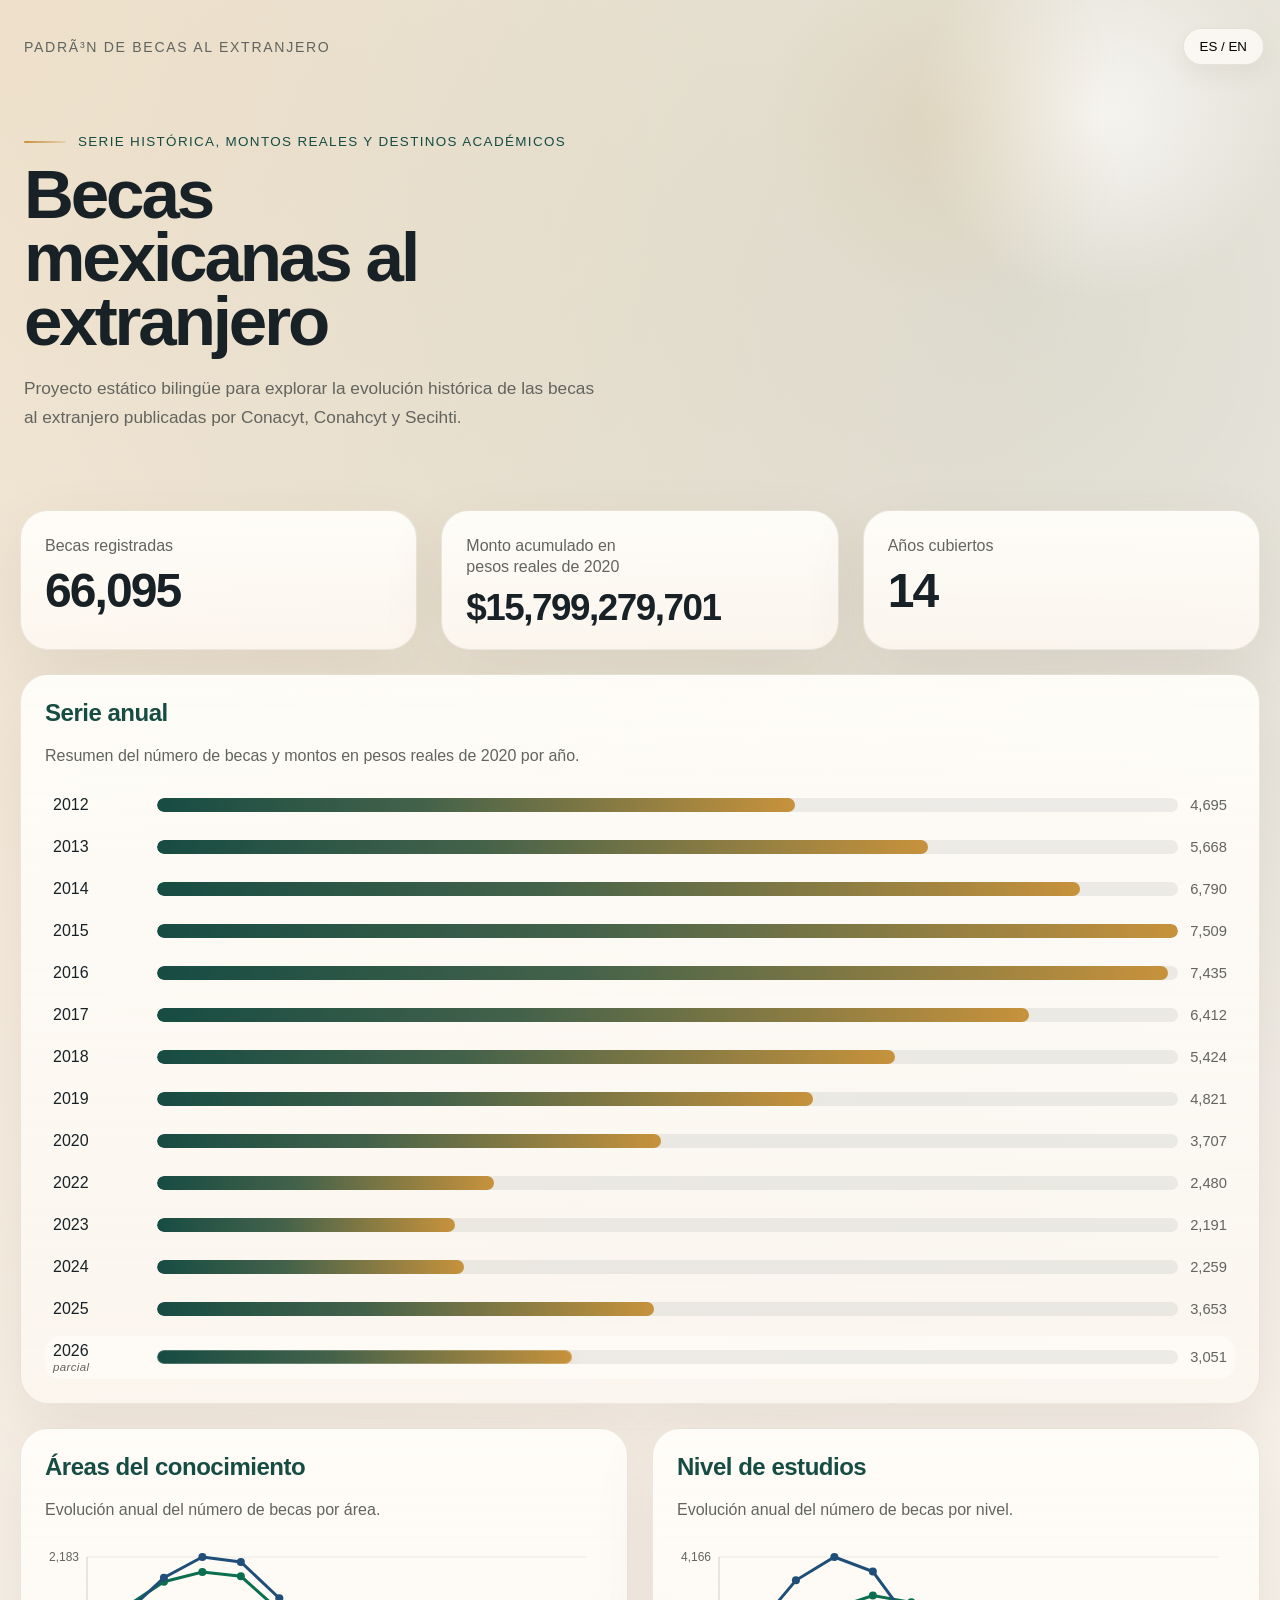
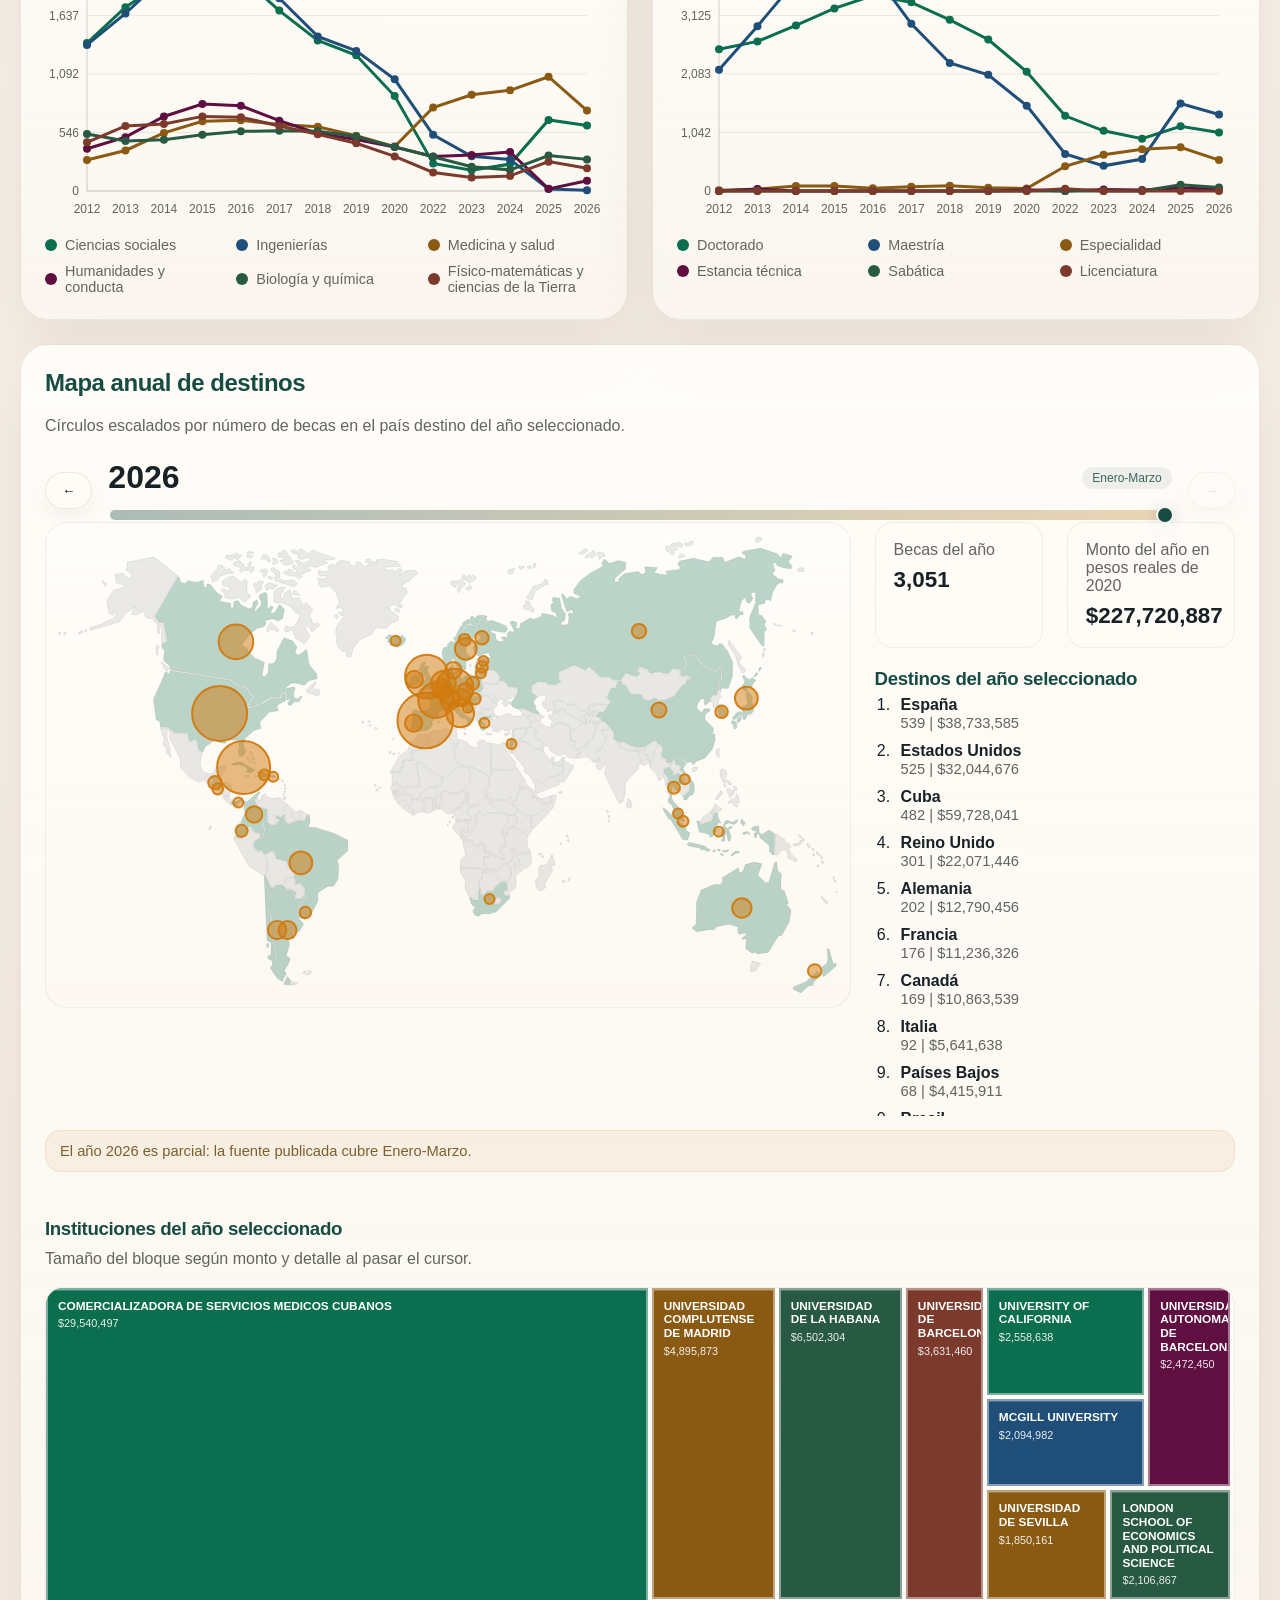
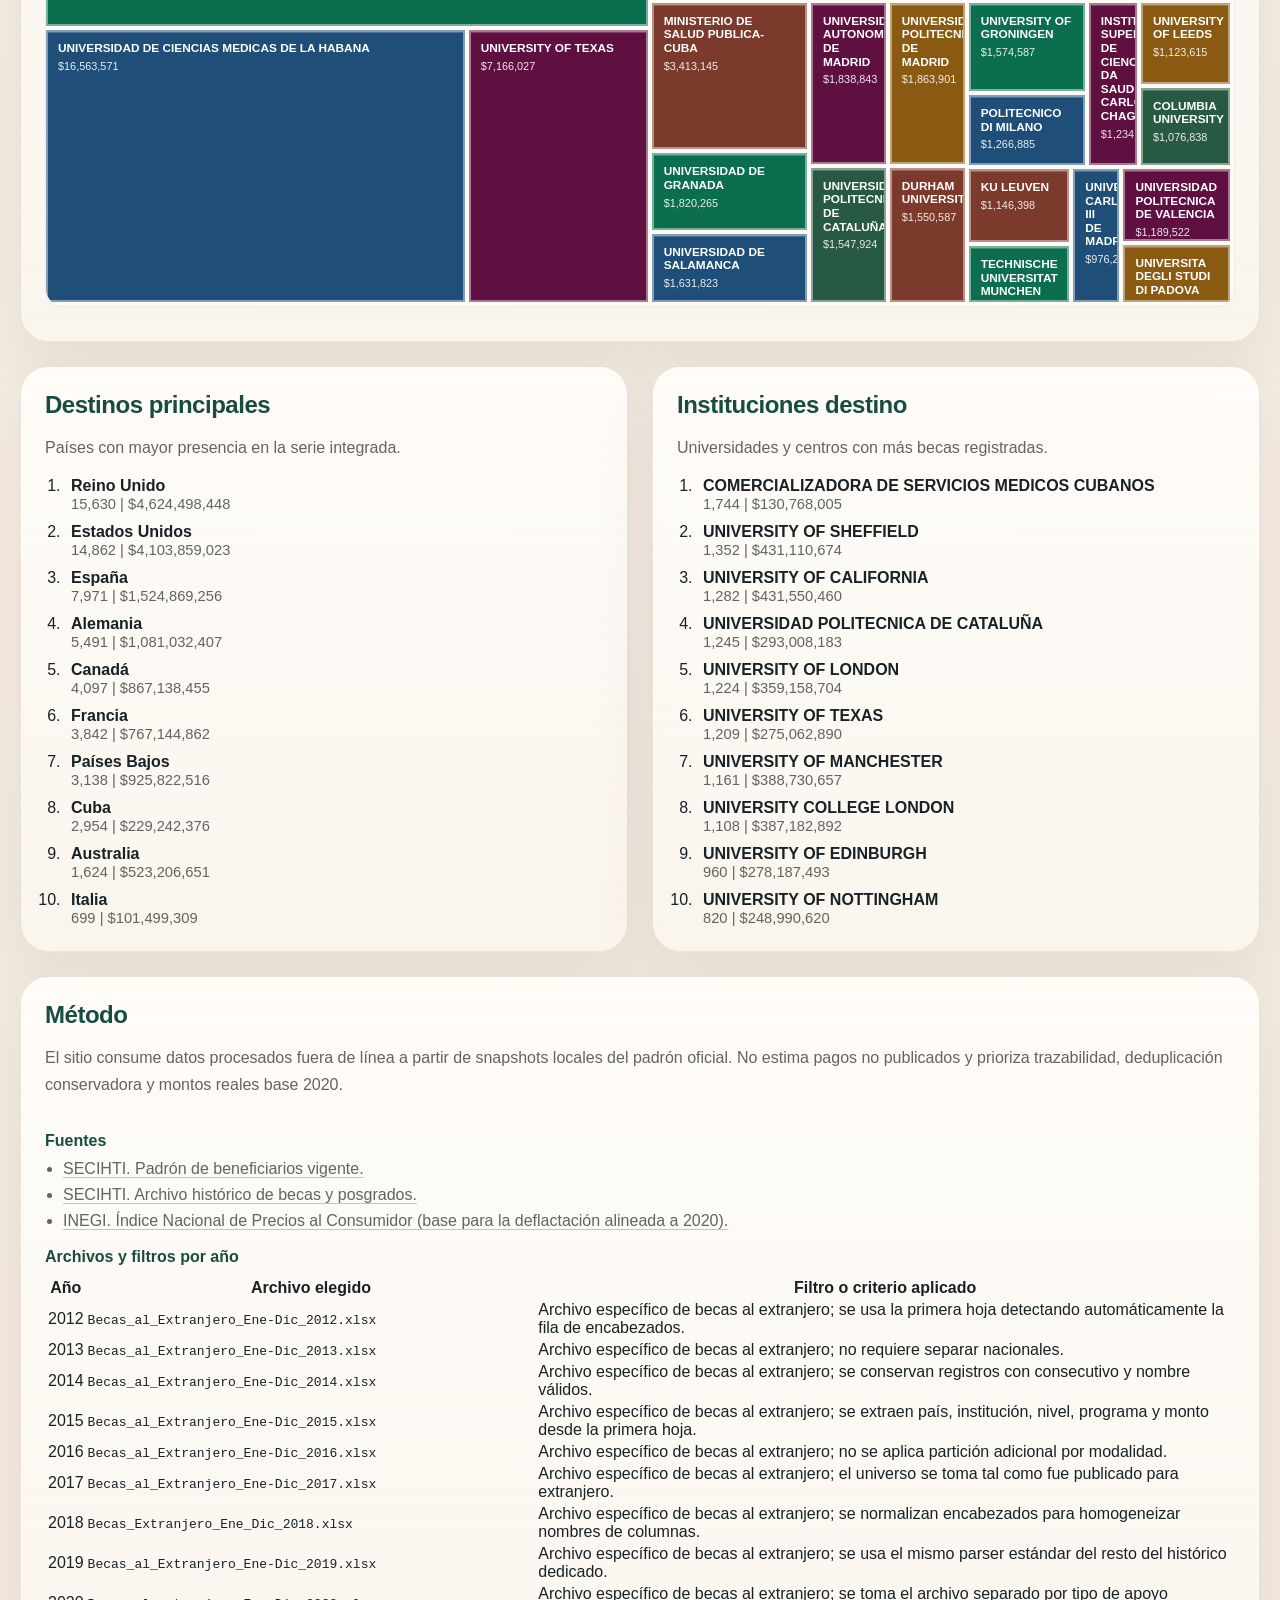
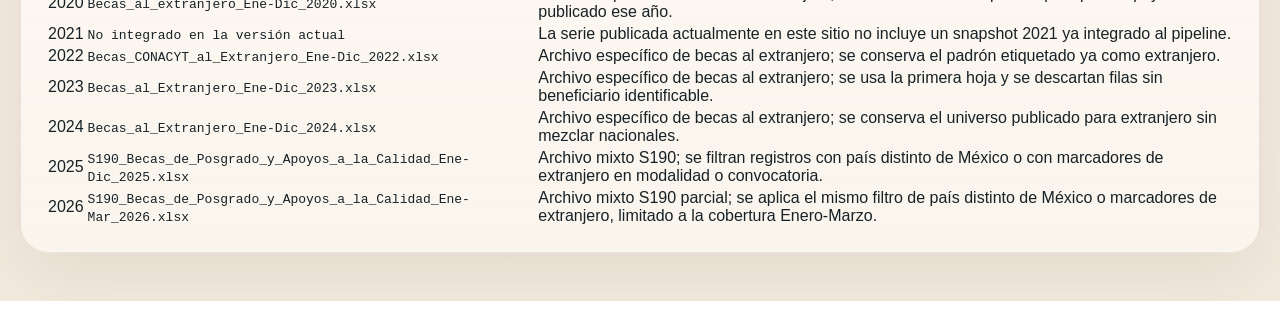
==== site/index_old.html @ f1055f4a "Promote new site theme and refine map layout" ====
<!DOCTYPE html>
<html lang="es">
  <head>
    <meta charset="utf-8" />
    <meta name="viewport" content="width=device-width, initial-scale=1" />
    <title>PadrÃ³n de Becas al Extranjero</title>
    <link rel="stylesheet" href="assets/css/styles.css" />
  </head>
  <body>
    <header class="hero">
      <nav class="topbar">
        <div class="brand">PadrÃ³n de Becas al Extranjero</div>
        <button id="lang-toggle" class="lang-toggle" type="button">ES / EN</button>
      </nav>
      <div class="hero-copy">
        <p class="eyebrow" data-i18n="eyebrow">Serie histÃ³rica, montos reales y destinos acadÃ©micos</p>
        <h1 data-i18n="title">Becas mexicanas al extranjero</h1>
        <p class="lede" data-i18n="lede">
          Proyecto estÃ¡tico bilingÃ¼e para explorar la evoluciÃ³n histÃ³rica de las becas al extranjero
          publicadas por Conacyt, Conahcyt y Secihti.
        </p>
      </div>
    </header>

    <main class="layout">
      <section class="kpi-grid">
        <article class="kpi-card">
          <span class="kpi-label" data-i18n="kpi_count">Becas registradas</span>
          <strong id="kpi-count" class="kpi-value">0</strong>
        </article>
        <article class="kpi-card">
          <span class="kpi-label" data-i18n="kpi_amount">Monto real acumulado (base 2020)</span>
          <strong id="kpi-amount" class="kpi-value kpi-value-amount">$0</strong>
        </article>
        <article class="kpi-card">
          <span class="kpi-label" data-i18n="kpi_years">AÃ±os cubiertos</span>
          <strong id="kpi-years" class="kpi-value">0</strong>
        </article>
      </section>

      <section class="panel">
        <div class="panel-header">
          <h2 data-i18n="yearly_title">Serie anual</h2>
          <p data-i18n="yearly_subtitle">Resumen del nÃºmero de becas y montos reales por aÃ±o.</p>
        </div>
        <div id="yearly-chart" class="bars"></div>
      </section>

      <section class="two-column">
        <article class="panel">
          <div class="panel-header">
            <h2 data-i18n="knowledge_area_title">Ãreas del conocimiento</h2>
            <p data-i18n="knowledge_area_subtitle">EvoluciÃ³n anual del nÃºmero de becas por Ã¡rea.</p>
          </div>
          <div id="knowledge-area-line-chart" class="line-chart"></div>
          <div id="knowledge-area-legend" class="line-legend"></div>
        </article>

        <article class="panel">
          <div class="panel-header">
            <h2 data-i18n="degree_title">Nivel de estudios</h2>
            <p data-i18n="degree_subtitle">EvoluciÃ³n anual del nÃºmero de becas por nivel.</p>
          </div>
          <div id="degree-line-chart" class="line-chart"></div>
          <div id="degree-legend" class="line-legend"></div>
        </article>
      </section>

      <section class="panel map-panel">
        <div class="panel-header">
          <h2 data-i18n="map_title">Mapa anual de destinos</h2>
          <p data-i18n="map_subtitle">
            CÃ­rculos escalados por nÃºmero de becas en el paÃ­s destino del aÃ±o seleccionado.
          </p>
        </div>

        <div class="year-controls">
          <button id="year-prev" class="year-step" type="button" aria-label="Previous year">&#8592;</button>
          <div class="year-slider-wrap">
            <div class="year-slider-header">
              <strong id="selected-year-label" class="selected-year-label">-</strong>
              <span id="selected-year-coverage" class="coverage-pill">-</span>
            </div>
            <input id="year-slider" class="year-slider" type="range" min="0" max="0" value="0" step="1" />
          </div>
          <button id="year-next" class="year-step" type="button" aria-label="Next year">&#8594;</button>
        </div>

        <div class="map-layout">
          <div class="map-stage">
            <div id="world-map-root" class="world-map-root"></div>
          </div>

          <aside class="year-sidecar">
            <div class="year-kpis">
              <article class="year-kpi">
                <span data-i18n="selected_year_count">Becas del aÃ±o</span>
                <strong id="selected-year-count">0</strong>
              </article>
              <article class="year-kpi">
                <span data-i18n="selected_year_amount">Monto real del aÃ±o</span>
                <strong id="selected-year-amount">$0</strong>
              </article>
            </div>

            <div class="panel-header compact">
              <h3 data-i18n="selected_year_top">Destinos del aÃ±o seleccionado</h3>
            </div>
            <ol id="selected-year-country-list" class="ranking compact-ranking"></ol>

          </aside>
        </div>

        <div class="partial-note-slot">
          <div id="partial-note" class="partial-note" hidden></div>
        </div>

        <div class="treemap-section">
          <div class="panel-header treemap-header">
            <h3 data-i18n="selected_year_institutions">Instituciones del aÃ±o seleccionado</h3>
            <p data-i18n="selected_year_institutions_subtitle">
              TamaÃ±o del bloque segÃºn monto y detalle al pasar el cursor.
            </p>
          </div>
          <div id="selected-year-institution-note" class="viz-note" hidden></div>
          <div id="selected-year-institution-treemap" class="treemap"></div>
        </div>
      </section>

      <section class="two-column">
        <article class="panel">
          <div class="panel-header">
            <h2 data-i18n="countries_title">Destinos principales</h2>
            <p data-i18n="countries_subtitle">PaÃ­ses con mayor presencia en la serie integrada.</p>
          </div>
          <ol id="country-list" class="ranking"></ol>
        </article>

        <article class="panel">
          <div class="panel-header">
            <h2 data-i18n="institutions_title">Instituciones destino</h2>
            <p data-i18n="institutions_subtitle">Universidades y centros con mÃ¡s becas registradas.</p>
          </div>
          <ol id="institution-list" class="ranking"></ol>
        </article>
      </section>

      <section class="panel note-panel">
        <div class="panel-header">
          <h2 data-i18n="method_title">MÃ©todo</h2>
          <p data-i18n="method_body">
            El sitio consume datos procesados fuera de lÃ­nea. No estima pagos no publicados y prioriza
            trazabilidad, deduplicaciÃ³n conservadora y montos reales base 2020.
          </p>
        </div>
        <div class="source-block">
          <h3 data-i18n="method_sources_title">Fuentes</h3>
          <ul class="source-list">
            <li>
              <a
                href="https://www.secihti.mx/padron-de-beneficiarios/"
                target="_blank"
                rel="noreferrer"
                data-i18n="method_source_current"
              >SECIHTI. PadrÃ³n de beneficiarios vigente.</a>
            </li>
            <li>
              <a
                href="https://secihti.mx/becas_posgrados/padron-de-beneficiarios/"
                target="_blank"
                rel="noreferrer"
                data-i18n="method_source_historical"
              >SECIHTI. Archivo histÃ³rico de becas y posgrados.</a>
            </li>
            <li>
              <a
                href="https://www.inegi.org.mx/temas/inpc/"
                target="_blank"
                rel="noreferrer"
                data-i18n="method_source_inflation"
              >INEGI. Ãndice Nacional de Precios al Consumidor (base para la deflactaciÃ³n alineada a 2020).</a>
            </li>
          </ul>
        </div>
        <div class="source-block method-selection-block">
          <h3 data-i18n="method_selection_title">Archivos y filtros por año</h3>
          <div class="method-selection-table-wrap">
            <table class="method-selection-table">
              <thead>
                <tr>
                  <th data-i18n="method_selection_year">Año</th>
                  <th data-i18n="method_selection_file">Archivo elegido</th>
                  <th data-i18n="method_selection_rule">Filtro o criterio aplicado</th>
                </tr>
              </thead>
              <tbody id="method-selection-body"></tbody>
            </table>
          </div>
        </div>
      </section>
    </main>

    <script src="assets/data/summary.js"></script>
    <script src="assets/data/world-map.js"></script>
    <script src="assets/js/app.js"></script>
  </body>
</html>
---- site/assets/css/styles.css ----
:root {
  --bg: #f6efe6;
  --surface: rgba(255, 251, 246, 0.88);
  --surface-strong: rgba(255, 253, 249, 0.97);
  --ink: #172126;
  --muted: #62645f;
  --accent: #174c43;
  --accent-2: #c7923c;
  --accent-3: #6f846f;
  --accent-soft: rgba(23, 76, 67, 0.08);
  --border: rgba(91, 72, 46, 0.12);
  --shadow: 0 24px 64px rgba(91, 72, 46, 0.09);
  --radius: 28px;
  --bar-gradient: linear-gradient(90deg, #174c43 0%, #44624a 42%, #c7923c 100%);
}

* {
  box-sizing: border-box;
}

body {
  margin: 0;
  font-family: "Aptos", "Segoe UI", "Inter", "Helvetica Neue", Arial, sans-serif;
  color: var(--ink);
  background:
    radial-gradient(circle at top left, rgba(199, 146, 60, 0.2), transparent 32%),
    radial-gradient(circle at 80% 6%, rgba(23, 76, 67, 0.12), transparent 24%),
    linear-gradient(180deg, #fbf6f0 0%, #f5ede4 52%, #f3eadf 100%);
}

.hero {
  position: relative;
  overflow: hidden;
  padding: 28px 24px 60px;
}

.hero::before {
  content: "";
  position: absolute;
  pointer-events: none;
}

.hero::before {
  inset: 0;
  background:
    radial-gradient(circle at 74% 24%, rgba(199, 146, 60, 0.12), transparent 18%),
    radial-gradient(circle at 86% 22%, rgba(255, 255, 255, 0.7), transparent 16%);
}

.topbar,
.hero-copy,
.layout {
  width: min(1360px, calc(100vw - 40px));
  margin: 0 auto;
}

.topbar {
  display: flex;
  justify-content: space-between;
  align-items: center;
  position: relative;
  z-index: 1;
  margin-bottom: 56px;
}

.brand {
  font-size: 0.88rem;
  text-transform: uppercase;
  letter-spacing: 0.12em;
  color: var(--muted);
}

.lang-toggle,
.year-step,
.bar-row {
  cursor: pointer;
}

.lang-toggle,
.year-step {
  border: 1px solid var(--border);
  background: rgba(255, 253, 249, 0.74);
  border-radius: 999px;
  padding: 10px 16px;
  box-shadow: 0 10px 22px rgba(91, 72, 46, 0.06);
}

.lang-toggle:hover,
.year-step:hover {
  background: var(--surface-strong);
}

.lang-toggle:disabled,
.year-step:disabled {
  cursor: default;
  opacity: 0.45;
}

.eyebrow {
  position: relative;
  display: inline-flex;
  align-items: center;
  gap: 12px;
  text-transform: uppercase;
  letter-spacing: 0.1em;
  color: var(--accent);
  font-size: 0.84rem;
}

.eyebrow::before {
  content: "";
  width: 42px;
  height: 2px;
  border-radius: 999px;
  background: linear-gradient(90deg, var(--accent-2), rgba(199, 146, 60, 0.2));
}

h1 {
  position: relative;
  z-index: 1;
  font-size: clamp(2.6rem, 5.4vw, 5.6rem);
  line-height: 0.92;
  max-width: 12ch;
  margin: 0 0 20px;
  letter-spacing: -0.045em;
  font-weight: 700;
}

.lede {
  position: relative;
  z-index: 1;
  max-width: 60ch;
  color: var(--muted);
  font-size: 1.08rem;
  line-height: 1.7;
}

.hero-copy {
  position: relative;
  z-index: 1;
}

.layout {
  display: grid;
  gap: 24px;
  padding: 0 0 48px;
}

.kpi-grid,
.two-column,
.map-layout,
.year-kpis {
  display: grid;
  gap: 24px;
}

.kpi-grid {
  grid-template-columns: repeat(3, minmax(0, 1fr));
}

.two-column {
  grid-template-columns: repeat(2, minmax(0, 1fr));
}

.map-layout {
  grid-template-columns: minmax(0, 1.9fr) minmax(320px, 0.85fr);
  align-items: start;
}

.treemap-section {
  margin-top: 32px;
  padding-bottom: 10px;
}

.treemap-header {
  margin-bottom: 14px;
}

.treemap-header p {
  max-width: 56ch;
  margin: 0;
}

.year-kpis {
  grid-template-columns: repeat(2, minmax(0, 1fr));
}

.panel,
.kpi-card {
  background: var(--surface);
  border: 1px solid var(--border);
  border-radius: var(--radius);
  box-shadow: var(--shadow);
}

.kpi-card {
  padding: 24px;
  background:
    linear-gradient(180deg, rgba(255, 253, 249, 0.96), rgba(253, 248, 241, 0.88));
}

.kpi-label {
  display: block;
  max-width: 20ch;
  color: var(--muted);
  margin-bottom: 12px;
  line-height: 1.35;
}

.kpi-value {
  font-size: clamp(1.9rem, 4vw, 3rem);
  line-height: 0.96;
  letter-spacing: -0.04em;
  font-variant-numeric: tabular-nums;
  font-weight: 700;
}

.kpi-value-amount {
  font-size: clamp(1.4rem, 2.9vw, 2.3rem);
  overflow-wrap: anywhere;
}

.panel {
  padding: 24px;
  background:
    linear-gradient(180deg, rgba(255, 253, 249, 0.95), rgba(251, 247, 240, 0.82));
}

.panel-header h2,
.panel-header h3 {
  margin-top: 0;
  margin-bottom: 6px;
  color: var(--accent);
  letter-spacing: -0.02em;
}

.panel-header.compact {
  margin-top: 20px;
}

.panel-header p,
.note-panel p {
  color: var(--muted);
  line-height: 1.65;
}

.bars {
  display: grid;
  gap: 12px;
  margin-top: 20px;
}

.line-chart {
  min-height: 280px;
  margin-top: 18px;
}

.line-chart-svg {
  width: 100%;
  height: 280px;
}

.line-chart-empty {
  display: grid;
  place-items: center;
  min-height: 280px;
  color: var(--muted);
  text-align: center;
}

.axis-line {
  stroke: rgba(27, 36, 48, 0.2);
  stroke-width: 1;
}

.grid-line {
  stroke: rgba(27, 36, 48, 0.08);
  stroke-width: 1;
}

.axis-label {
  fill: var(--muted);
  font-size: 12px;
  font-family: "Aptos", "Segoe UI", "Inter", "Helvetica Neue", Arial, sans-serif;
}

.line-legend {
  display: grid;
  grid-template-columns: repeat(auto-fit, minmax(170px, 1fr));
  gap: 10px 16px;
  margin-top: 12px;
}

.legend-item {
  display: flex;
  align-items: center;
  gap: 8px;
  color: var(--muted);
  font-size: 0.9rem;
}

.legend-swatch {
  width: 12px;
  height: 12px;
  border-radius: 999px;
  flex: 0 0 auto;
}

.bar-row {
  display: grid;
  grid-template-columns: 92px 1fr auto;
  gap: 12px;
  align-items: center;
  border: 0;
  border-radius: 16px;
  padding: 6px 8px;
  background: transparent;
  color: inherit;
  text-align: left;
  transition:
    background-color 160ms ease,
    transform 160ms ease;
}

.bar-row:hover,
.bar-row.is-active {
  background: rgba(255, 253, 249, 0.72);
}

.bar-track {
  height: 14px;
  border-radius: 999px;
  background: rgba(23, 33, 38, 0.07);
  overflow: hidden;
}

.bar-fill {
  height: 100%;
  border-radius: 999px;
  background: var(--bar-gradient);
}

.bar-row.is-active .bar-fill {
  background: var(--bar-gradient);
  box-shadow:
    inset 0 0 0 1px rgba(255, 255, 255, 0.22),
    0 6px 14px rgba(199, 146, 60, 0.14);
}

.year-label {
  display: inline-flex;
  flex-direction: column;
  gap: 1px;
}

.year-main {
  font-size: 1rem;
}

.year-subtle {
  color: var(--muted);
  font-size: 0.72rem;
  font-style: italic;
  letter-spacing: 0.03em;
}

.inline-pill,
.coverage-pill {
  display: inline-flex;
  align-items: center;
  border-radius: 999px;
  background: rgba(23, 76, 67, 0.07);
  color: rgba(23, 76, 67, 0.84);
  padding: 4px 10px;
  font-size: 0.75rem;
  font-weight: 500;
}

.ranking {
  margin: 0;
  padding-left: 20px;
  display: grid;
  gap: 10px;
}

.ranking li {
  padding-left: 6px;
}

.compact-ranking {
  max-height: 420px;
  overflow: auto;
}

.metric {
  color: var(--muted);
  font-size: 0.92rem;
}

.viz-note {
  margin: 10px 0 14px;
  color: var(--muted);
  font-size: 0.9rem;
}

.map-panel {
  overflow: hidden;
}

.year-controls {
  display: grid;
  grid-template-columns: auto 1fr auto;
  gap: 16px;
  align-items: center;
  margin-top: 20px;
}

.year-slider-wrap {
  display: grid;
  gap: 12px;
}

.year-slider-header {
  display: flex;
  justify-content: space-between;
  gap: 12px;
  align-items: center;
}

.selected-year-label {
  font-size: clamp(1.4rem, 3vw, 2rem);
  font-weight: 700;
}

.year-slider {
  width: 100%;
  appearance: none;
  height: 10px;
  border-radius: 999px;
  background: linear-gradient(90deg, rgba(23, 76, 67, 0.18), rgba(199, 146, 60, 0.18));
  outline: none;
}

.year-slider::-webkit-slider-runnable-track {
  height: 10px;
  border-radius: 999px;
  background: linear-gradient(90deg, rgba(23, 76, 67, 0.22), rgba(199, 146, 60, 0.22));
}

.year-slider::-webkit-slider-thumb {
  appearance: none;
  width: 18px;
  height: 18px;
  margin-top: -4px;
  border-radius: 50%;
  border: 2px solid rgba(255, 253, 249, 0.96);
  background: var(--accent);
  box-shadow: 0 6px 16px rgba(23, 76, 67, 0.22);
}

.year-slider::-moz-range-track {
  height: 10px;
  border-radius: 999px;
  background: linear-gradient(90deg, rgba(23, 76, 67, 0.22), rgba(199, 146, 60, 0.22));
}

.year-slider::-moz-range-thumb {
  width: 18px;
  height: 18px;
  border: 2px solid rgba(255, 253, 249, 0.96);
  border-radius: 50%;
  background: var(--accent);
  box-shadow: 0 6px 16px rgba(23, 76, 67, 0.22);
}

.partial-note-slot {
  min-height: 56px;
  margin-top: 14px;
}

.partial-note {
  margin-top: 0;
  padding: 12px 14px;
  border-radius: 16px;
  background: rgba(199, 146, 60, 0.09);
  color: #7c5f30;
  border: 1px solid rgba(199, 146, 60, 0.16);
  font-size: 0.92rem;
}

.partial-note[hidden] {
  display: block;
  visibility: hidden;
}

.map-stage,
.year-sidecar {
  min-width: 0;
}

.map-stage {
  border-radius: 22px;
  background: linear-gradient(180deg, rgba(255, 253, 249, 0.92), rgba(252, 247, 240, 0.76));
  border: 1px solid rgba(91, 72, 46, 0.08);
  padding: 12px;
}

.world-map-root {
  position: relative;
  min-height: 460px;
}

.map-base,
.bubble-layer {
  position: absolute;
  inset: 0;
  width: 100%;
  height: 100%;
}

.world-map-svg,
.bubble-layer {
  width: 100%;
  height: 100%;
}

.world-map-svg [id] {
  fill: rgba(27, 36, 48, 0.09);
  stroke: rgba(27, 36, 48, 0.14);
  stroke-width: 0.6;
  transition: fill 140ms ease;
}

.world-map-svg .is-active-country {
  fill: rgba(11, 110, 79, 0.28);
}

.bubble-layer {
  pointer-events: none;
}

.map-bubble {
  fill: rgba(209, 123, 15, 0.5);
  stroke: rgba(209, 123, 15, 0.95);
  stroke-width: 2;
}

.year-kpi {
  padding: 18px;
  border-radius: 18px;
  background: rgba(255, 253, 249, 0.72);
  border: 1px solid rgba(91, 72, 46, 0.08);
}

.year-kpi span {
  display: block;
  color: var(--muted);
  margin-bottom: 8px;
}

.year-kpi strong {
  font-size: 1.4rem;
}

.treemap {
  position: relative;
  min-height: 620px;
  border-radius: 18px;
  background: rgba(255, 253, 249, 0.72);
  border: 1px solid rgba(91, 72, 46, 0.08);
  overflow: hidden;
}

.treemap-empty {
  display: grid;
  place-items: center;
  min-height: 320px;
  padding: 20px;
  color: var(--muted);
  text-align: center;
}

.treemap-tile {
  position: absolute;
  padding: 10px;
  border-radius: 0;
  background: rgba(11, 110, 79, 0.88);
  color: white;
  overflow: hidden;
  border: 2px solid rgba(255, 255, 255, 0.45);
  box-shadow: inset 0 1px 0 rgba(255, 255, 255, 0.2);
}

.treemap-tile strong,
.treemap-tile span {
  display: block;
}

.treemap-tile strong {
  font-size: 0.74rem;
  line-height: 1.15;
  margin-bottom: 4px;
}

.treemap-tile span {
  font-size: 0.68rem;
  opacity: 0.9;
}

.treemap-tooltip {
  position: absolute;
  z-index: 5;
  width: 180px;
  padding: 10px 12px;
  border-radius: 12px;
  background: rgba(27, 36, 48, 0.95);
  color: white;
  box-shadow: 0 18px 40px rgba(27, 36, 48, 0.2);
  pointer-events: none;
}

.treemap-tooltip strong,
.treemap-tooltip span {
  display: block;
}

.treemap-tooltip strong {
  margin-bottom: 6px;
  font-size: 0.86rem;
}

.treemap-tooltip span {
  font-size: 0.78rem;
  opacity: 0.92;
}

.note-panel {
  display: grid;
  gap: 18px;
}

.source-block h3 {
  margin: 0 0 10px;
  color: var(--accent);
  font-size: 1rem;
}

.source-list {
  margin: 0;
  padding-left: 18px;
  display: grid;
  gap: 8px;
  color: var(--muted);
}

.source-list a {
  color: inherit;
  text-decoration-color: rgba(199, 146, 60, 0.55);
  text-underline-offset: 0.18em;
}

.source-list a:hover {
  color: var(--accent);
  text-decoration-color: var(--accent-2);
}

@media (max-width: 920px) {
  .kpi-grid,
  .two-column,
  .map-layout {
    grid-template-columns: 1fr;
  }
}

@media (max-width: 720px) {
  .hero {
    padding-top: 18px;
  }

  .bar-row {
    grid-template-columns: 72px 1fr;
    padding-inline: 0;
  }

  .bar-value {
    grid-column: 2;
  }

  .year-controls {
    grid-template-columns: 1fr;
  }

  .year-kpis {
    grid-template-columns: 1fr;
  }

  .world-map-root {
    min-height: 320px;
  }

  .treemap {
    min-height: 460px;
  }
}
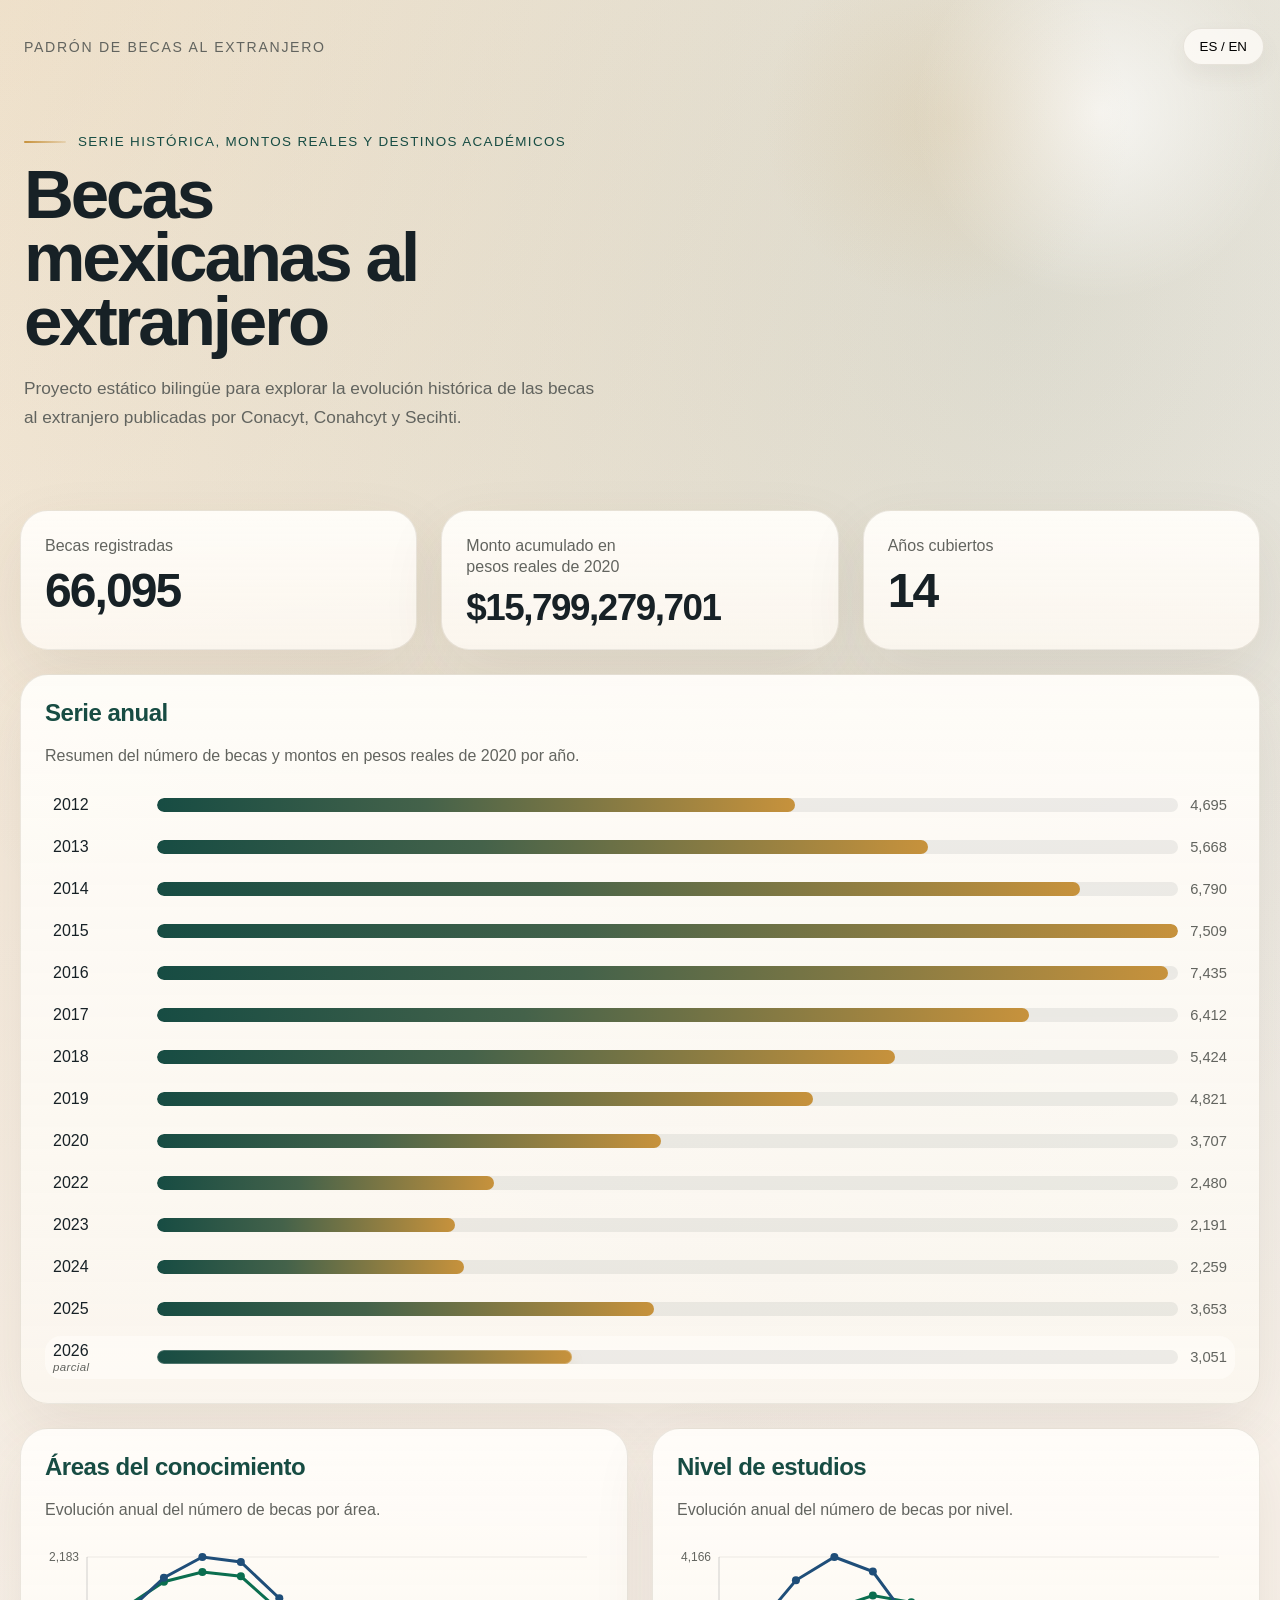
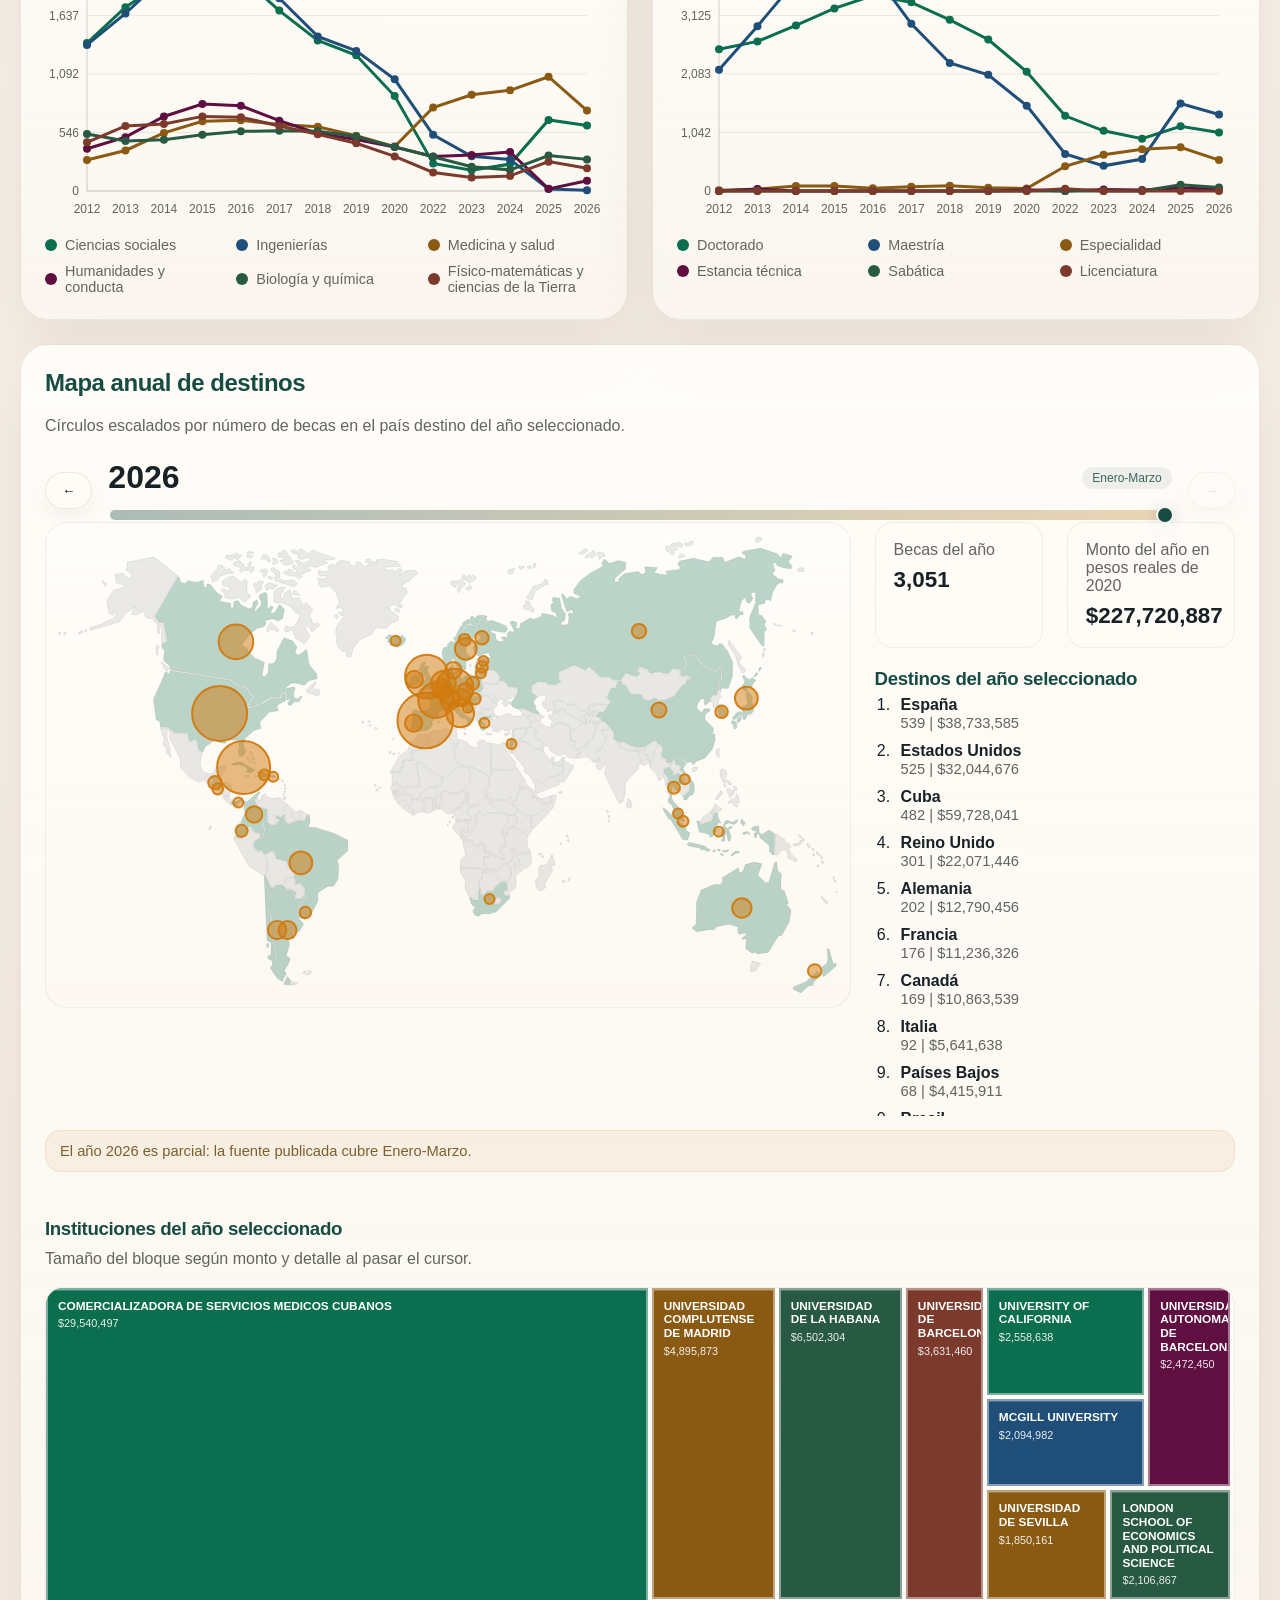
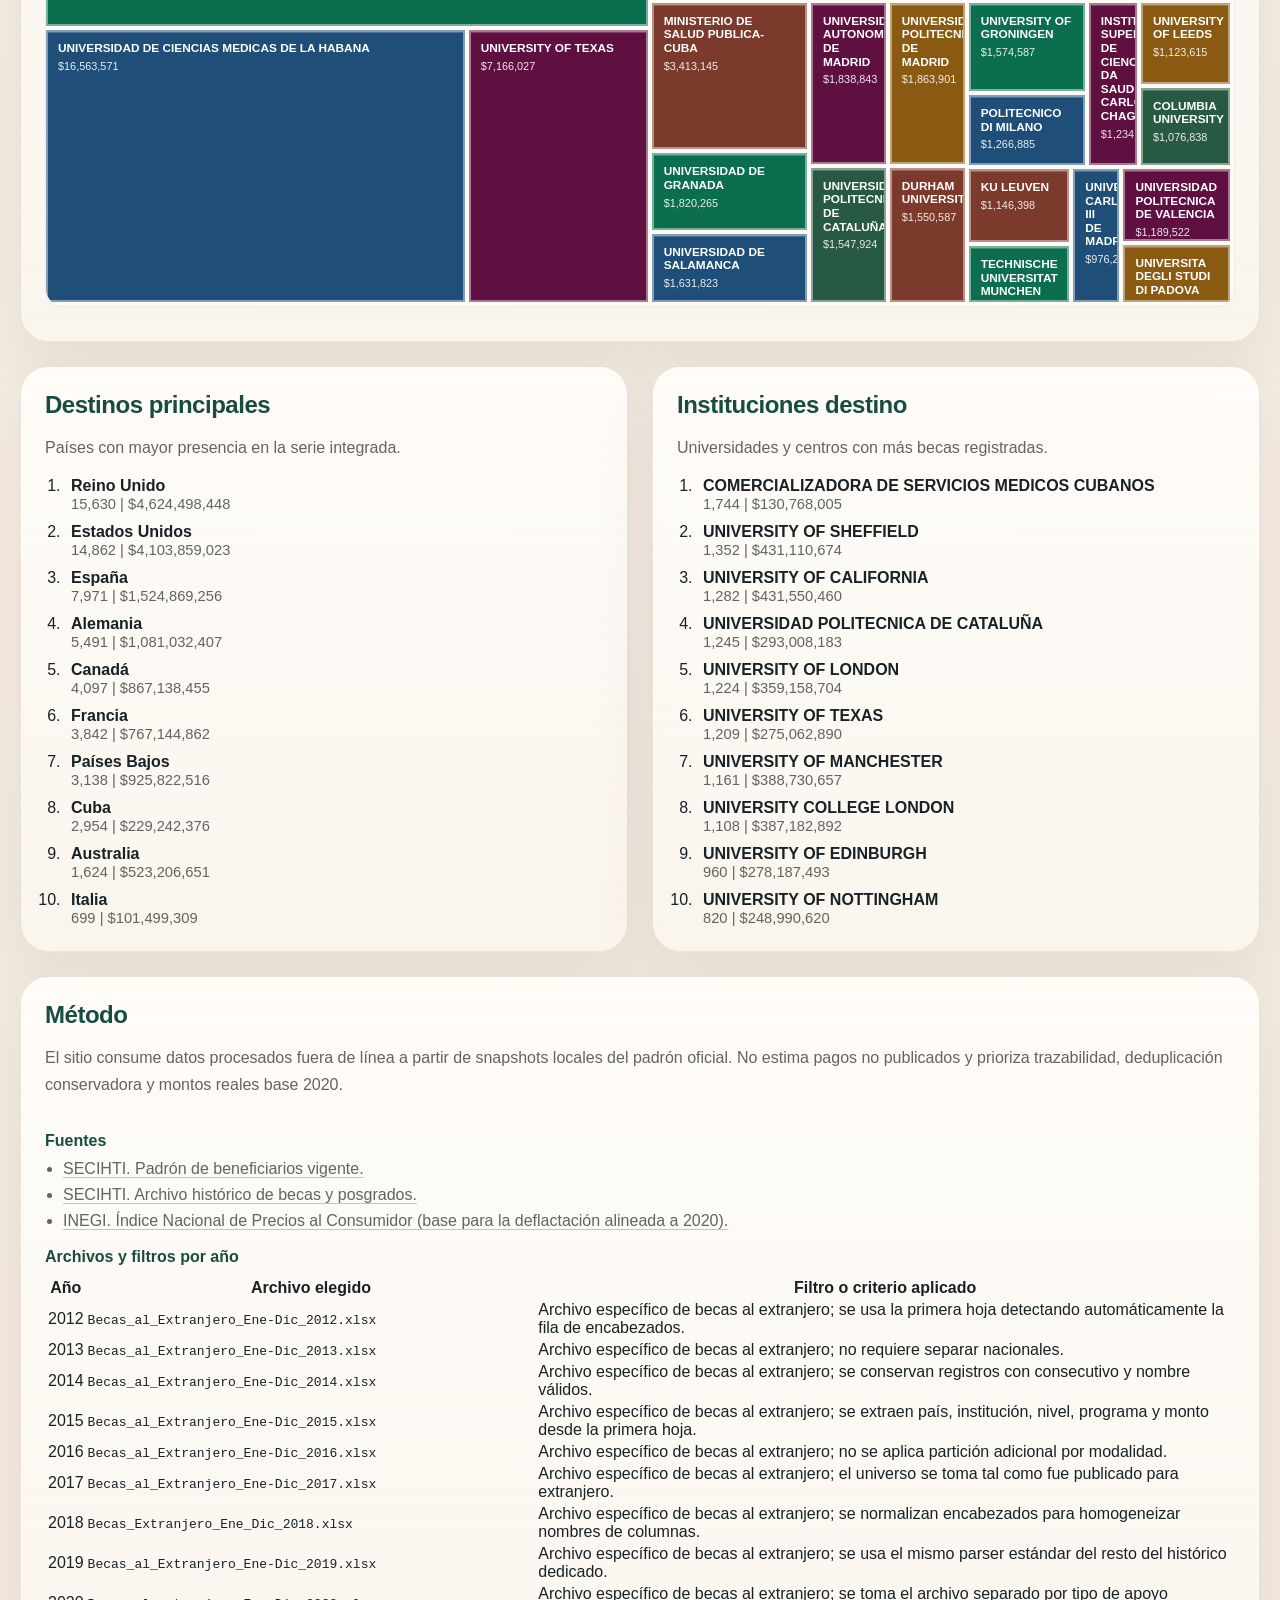
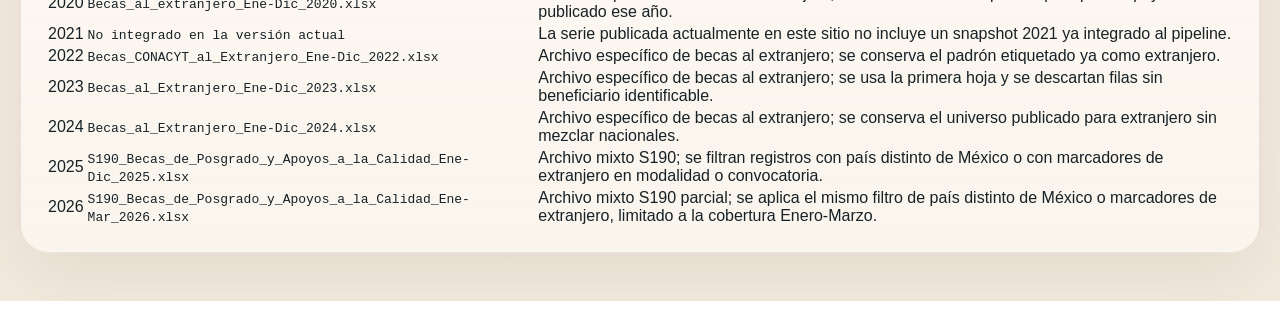
==== commit d0d2ffcf: "Fix mojibake in site HTML text" ====
--- a/site/index_old.html
+++ b/site/index_old.html
@@ -3,20 +3,20 @@
   <head>
     <meta charset="utf-8" />
     <meta name="viewport" content="width=device-width, initial-scale=1" />
-    <title>PadrÃ³n de Becas al Extranjero</title>
+    <title>Padr&oacute;n de Becas al Extranjero</title>
     <link rel="stylesheet" href="assets/css/styles.css" />
   </head>
   <body>
     <header class="hero">
       <nav class="topbar">
-        <div class="brand">PadrÃ³n de Becas al Extranjero</div>
+        <div class="brand">Padr&oacute;n de Becas al Extranjero</div>
         <button id="lang-toggle" class="lang-toggle" type="button">ES / EN</button>
       </nav>
       <div class="hero-copy">
-        <p class="eyebrow" data-i18n="eyebrow">Serie histÃ³rica, montos reales y destinos acadÃ©micos</p>
+        <p class="eyebrow" data-i18n="eyebrow">Serie hist&oacute;rica, montos reales y destinos acad&eacute;micos</p>
         <h1 data-i18n="title">Becas mexicanas al extranjero</h1>
         <p class="lede" data-i18n="lede">
-          Proyecto estÃ¡tico bilingÃ¼e para explorar la evoluciÃ³n histÃ³rica de las becas al extranjero
+          Proyecto est&aacute;tico biling&uuml;e para explorar la evoluci&oacute;n hist&oacute;rica de las becas al extranjero
           publicadas por Conacyt, Conahcyt y Secihti.
         </p>
       </div>
@@ -33,7 +33,7 @@
           <strong id="kpi-amount" class="kpi-value kpi-value-amount">$0</strong>
         </article>
         <article class="kpi-card">
-          <span class="kpi-label" data-i18n="kpi_years">AÃ±os cubiertos</span>
+          <span class="kpi-label" data-i18n="kpi_years">A&ntilde;os cubiertos</span>
           <strong id="kpi-years" class="kpi-value">0</strong>
         </article>
       </section>
@@ -41,7 +41,7 @@
       <section class="panel">
         <div class="panel-header">
           <h2 data-i18n="yearly_title">Serie anual</h2>
-          <p data-i18n="yearly_subtitle">Resumen del nÃºmero de becas y montos reales por aÃ±o.</p>
+          <p data-i18n="yearly_subtitle">Resumen del n&uacute;mero de becas y montos reales por a&ntilde;o.</p>
         </div>
         <div id="yearly-chart" class="bars"></div>
       </section>
@@ -49,8 +49,8 @@
       <section class="two-column">
         <article class="panel">
           <div class="panel-header">
-            <h2 data-i18n="knowledge_area_title">Ãreas del conocimiento</h2>
-            <p data-i18n="knowledge_area_subtitle">EvoluciÃ³n anual del nÃºmero de becas por Ã¡rea.</p>
+            <h2 data-i18n="knowledge_area_title">&Aacute;reas del conocimiento</h2>
+            <p data-i18n="knowledge_area_subtitle">Evoluci&oacute;n anual del n&uacute;mero de becas por &aacute;rea.</p>
           </div>
           <div id="knowledge-area-line-chart" class="line-chart"></div>
           <div id="knowledge-area-legend" class="line-legend"></div>
@@ -59,7 +59,7 @@
         <article class="panel">
           <div class="panel-header">
             <h2 data-i18n="degree_title">Nivel de estudios</h2>
-            <p data-i18n="degree_subtitle">EvoluciÃ³n anual del nÃºmero de becas por nivel.</p>
+            <p data-i18n="degree_subtitle">Evoluci&oacute;n anual del n&uacute;mero de becas por nivel.</p>
           </div>
           <div id="degree-line-chart" class="line-chart"></div>
           <div id="degree-legend" class="line-legend"></div>
@@ -70,7 +70,7 @@
         <div class="panel-header">
           <h2 data-i18n="map_title">Mapa anual de destinos</h2>
           <p data-i18n="map_subtitle">
-            CÃ­rculos escalados por nÃºmero de becas en el paÃ­s destino del aÃ±o seleccionado.
+            C&iacute;rculos escalados por n&uacute;mero de becas en el pa&iacute;s destino del a&ntilde;o seleccionado.
           </p>
         </div>
 
@@ -94,20 +94,19 @@
           <aside class="year-sidecar">
             <div class="year-kpis">
               <article class="year-kpi">
-                <span data-i18n="selected_year_count">Becas del aÃ±o</span>
+                <span data-i18n="selected_year_count">Becas del a&ntilde;o</span>
                 <strong id="selected-year-count">0</strong>
               </article>
               <article class="year-kpi">
-                <span data-i18n="selected_year_amount">Monto real del aÃ±o</span>
+                <span data-i18n="selected_year_amount">Monto real del a&ntilde;o</span>
                 <strong id="selected-year-amount">$0</strong>
               </article>
             </div>
 
             <div class="panel-header compact">
-              <h3 data-i18n="selected_year_top">Destinos del aÃ±o seleccionado</h3>
+              <h3 data-i18n="selected_year_top">Destinos del a&ntilde;o seleccionado</h3>
             </div>
             <ol id="selected-year-country-list" class="ranking compact-ranking"></ol>
-
           </aside>
         </div>
 
@@ -117,9 +116,9 @@
 
         <div class="treemap-section">
           <div class="panel-header treemap-header">
-            <h3 data-i18n="selected_year_institutions">Instituciones del aÃ±o seleccionado</h3>
+            <h3 data-i18n="selected_year_institutions">Instituciones del a&ntilde;o seleccionado</h3>
             <p data-i18n="selected_year_institutions_subtitle">
-              TamaÃ±o del bloque segÃºn monto y detalle al pasar el cursor.
+              Tama&ntilde;o del bloque seg&uacute;n monto y detalle al pasar el cursor.
             </p>
           </div>
           <div id="selected-year-institution-note" class="viz-note" hidden></div>
@@ -131,7 +130,7 @@
         <article class="panel">
           <div class="panel-header">
             <h2 data-i18n="countries_title">Destinos principales</h2>
-            <p data-i18n="countries_subtitle">PaÃ­ses con mayor presencia en la serie integrada.</p>
+            <p data-i18n="countries_subtitle">Pa&iacute;ses con mayor presencia en la serie integrada.</p>
           </div>
           <ol id="country-list" class="ranking"></ol>
         </article>
@@ -139,7 +138,7 @@
         <article class="panel">
           <div class="panel-header">
             <h2 data-i18n="institutions_title">Instituciones destino</h2>
-            <p data-i18n="institutions_subtitle">Universidades y centros con mÃ¡s becas registradas.</p>
+            <p data-i18n="institutions_subtitle">Universidades y centros con m&aacute;s becas registradas.</p>
           </div>
           <ol id="institution-list" class="ranking"></ol>
         </article>
@@ -147,10 +146,10 @@
 
       <section class="panel note-panel">
         <div class="panel-header">
-          <h2 data-i18n="method_title">MÃ©todo</h2>
+          <h2 data-i18n="method_title">M&eacute;todo</h2>
           <p data-i18n="method_body">
-            El sitio consume datos procesados fuera de lÃ­nea. No estima pagos no publicados y prioriza
-            trazabilidad, deduplicaciÃ³n conservadora y montos reales base 2020.
+            El sitio consume datos procesados fuera de l&iacute;nea. No estima pagos no publicados y prioriza
+            trazabilidad, deduplicaci&oacute;n conservadora y montos reales base 2020.
           </p>
         </div>
         <div class="source-block">
@@ -162,7 +161,7 @@
                 target="_blank"
                 rel="noreferrer"
                 data-i18n="method_source_current"
-              >SECIHTI. PadrÃ³n de beneficiarios vigente.</a>
+              >SECIHTI. Padr&oacute;n de beneficiarios vigente.</a>
             </li>
             <li>
               <a
@@ -170,7 +169,7 @@
                 target="_blank"
                 rel="noreferrer"
                 data-i18n="method_source_historical"
-              >SECIHTI. Archivo histÃ³rico de becas y posgrados.</a>
+              >SECIHTI. Archivo hist&oacute;rico de becas y posgrados.</a>
             </li>
             <li>
               <a
@@ -178,17 +177,17 @@
                 target="_blank"
                 rel="noreferrer"
                 data-i18n="method_source_inflation"
-              >INEGI. Ãndice Nacional de Precios al Consumidor (base para la deflactaciÃ³n alineada a 2020).</a>
+              >INEGI. &Iacute;ndice Nacional de Precios al Consumidor (base para la deflactaci&oacute;n alineada a 2020).</a>
             </li>
           </ul>
         </div>
         <div class="source-block method-selection-block">
-          <h3 data-i18n="method_selection_title">Archivos y filtros por año</h3>
+          <h3 data-i18n="method_selection_title">Archivos y filtros por a&ntilde;o</h3>
           <div class="method-selection-table-wrap">
             <table class="method-selection-table">
               <thead>
                 <tr>
-                  <th data-i18n="method_selection_year">Año</th>
+                  <th data-i18n="method_selection_year">A&ntilde;o</th>
                   <th data-i18n="method_selection_file">Archivo elegido</th>
                   <th data-i18n="method_selection_rule">Filtro o criterio aplicado</th>
                 </tr>
